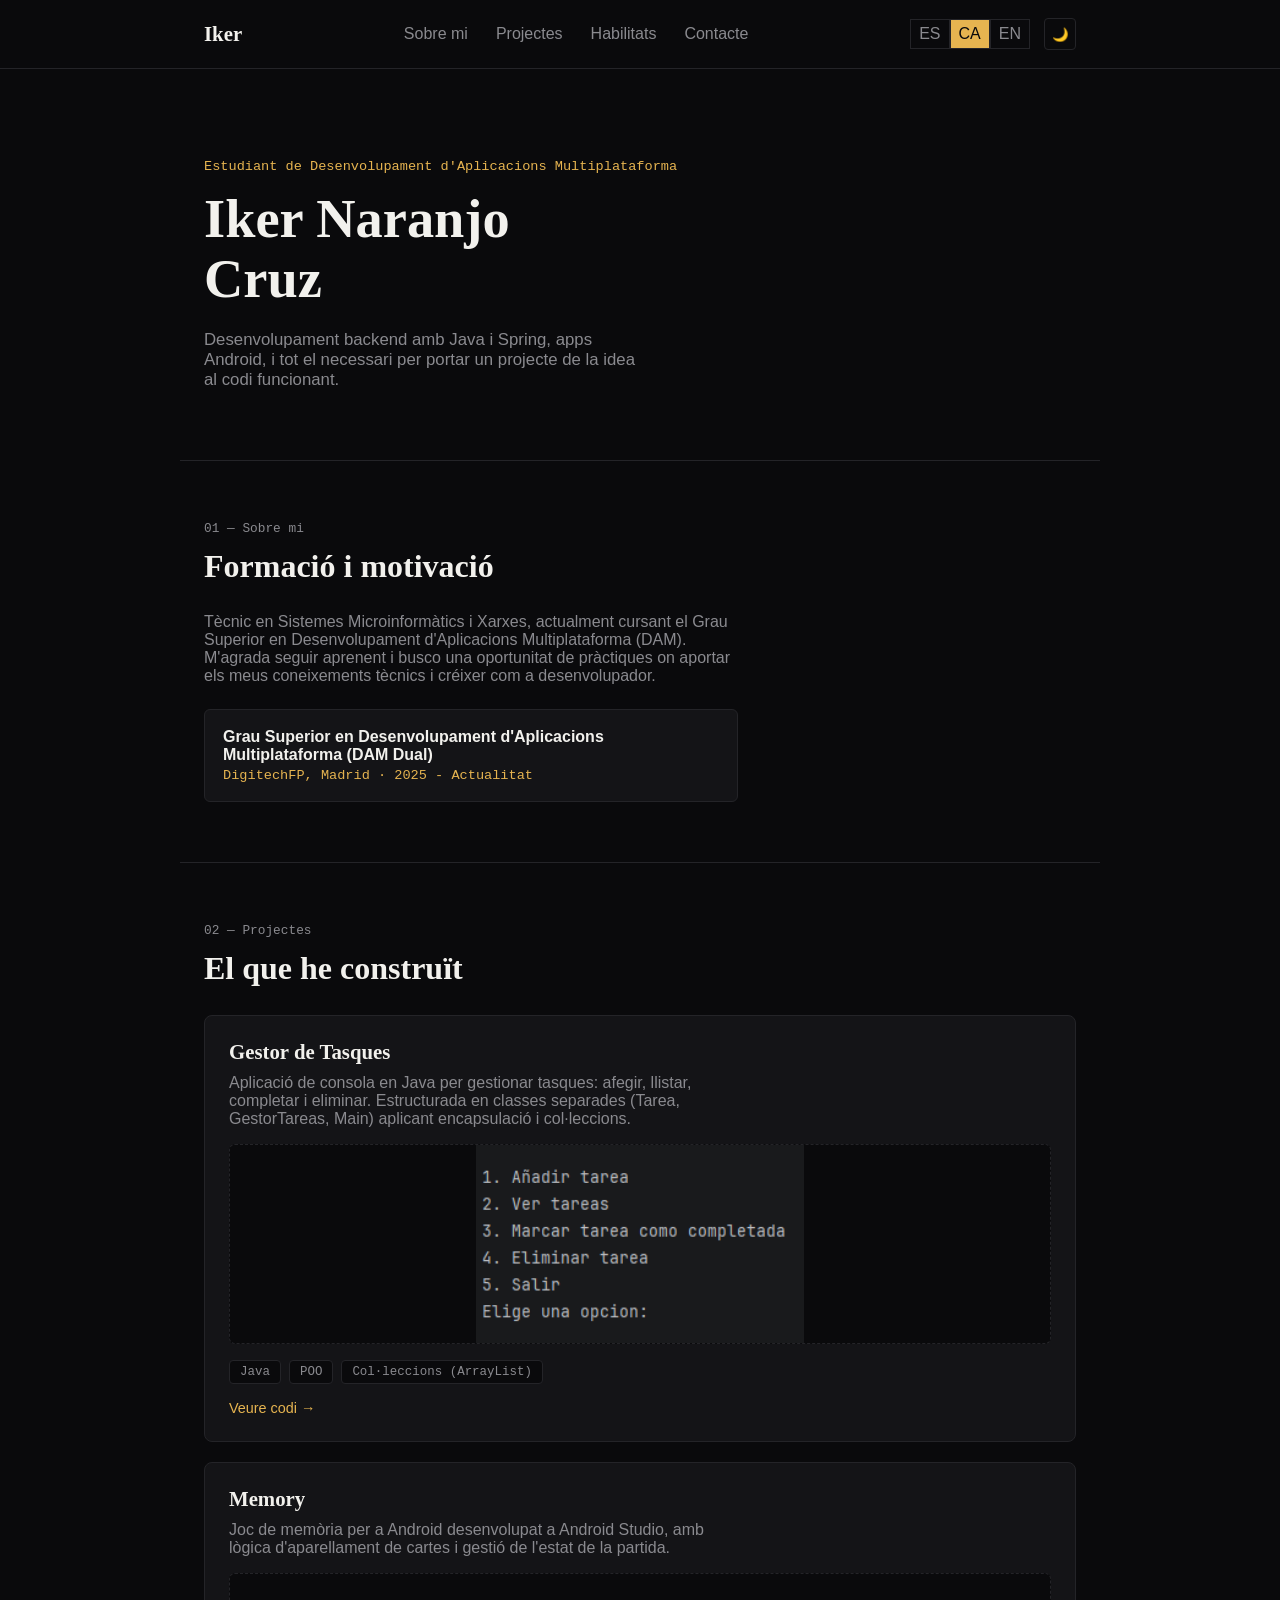
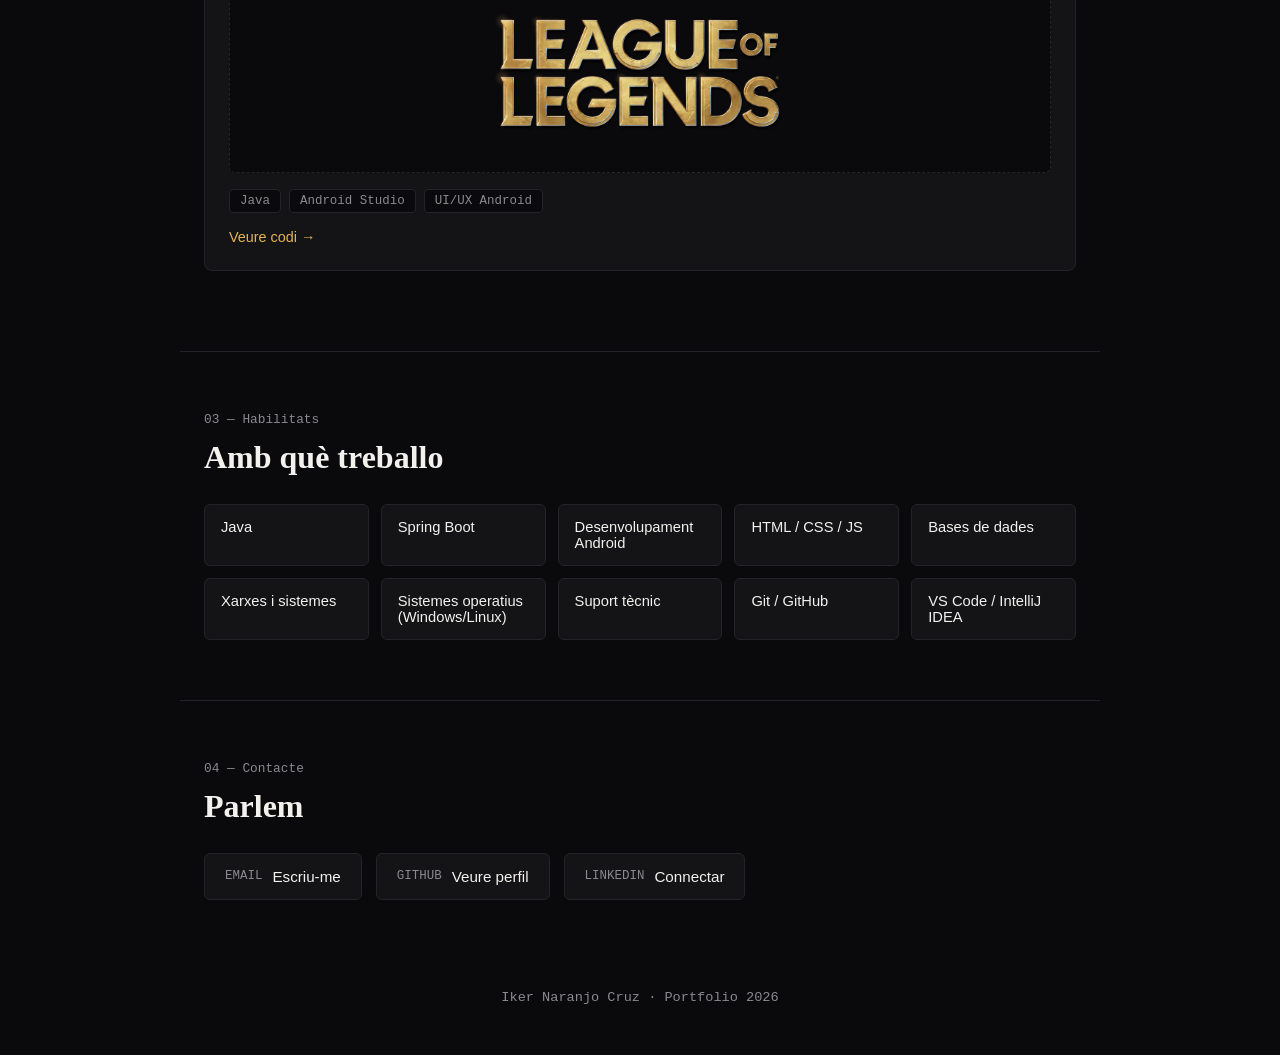
==== cat.html @ 74e021b0 "Primera version de mi portfolio" ====
<!DOCTYPE html>
<html lang="ca">
<head>
    <meta charset="UTF-8">
    <meta name="viewport" content="width=device-width, initial-scale=1.0">
    <title>Iker Naranjo Cruz</title>
    <link rel="stylesheet" href="stylesheet.css">
</head>
<body>

<nav>
  <div class="nav_contenido">
    <div class="logo">Iker</div>

    <div class="nav_enlaces">
      <a href="#sobre_mi">Sobre mi</a>
      <a href="#proyectos">Projectes</a>
      <a href="#habilidades">Habilitats</a>
      <a href="#contacto">Contacte</a>
    </div>

    <div class="nav_controles">
      <div class="selector_idioma">
        <a href="index.html">ES</a>
        <a href="cat.html" class="activo">CA</a>
        <a href="en.html">EN</a>
      </div>
      <button class="boton_tema">🌙</button>
    </div>
  </div>
</nav>

<header class="hero">
    <p class="hero_etiqueta">Estudiant de Desenvolupament d'Aplicacions Multiplataforma</p>
    <h1 class="hero_titulo">Iker Naranjo Cruz</h1>
    <p class="hero_texto">Desenvolupament backend amb Java i Spring, apps Android,
    i tot el necessari per portar un projecte de la idea al codi funcionant.</p>
</header>

<section id="sobre_mi">
<div class="etiqueta_seccion">01 — Sobre mi</div>
<h2 class="titulo_seccion">Formació i motivació</h2>
<p class="texto_sobre_mi">
  Tècnic en Sistemes Microinformàtics i Xarxes, actualment cursant el Grau Superior en Desenvolupament d'Aplicacions Multiplataforma (DAM). M'agrada seguir aprenent i busco una oportunitat de pràctiques on aportar els meus coneixements tècnics i créixer com a desenvolupador.
</p>
<div class="bloque_estudios">
  <div class="grado">Grau Superior en Desenvolupament d'Aplicacions Multiplataforma (DAM Dual)</div>
  <div class="centro">DigitechFP, Madrid · 2025 - Actualitat</div>
</div>
</section>

<section id="proyectos">
  <div class="etiqueta_seccion">02 — Projectes</div>
  <h2 class="titulo_seccion">El que he construït</h2>

  <div class="tarjeta_proyecto">
    <div class="titulo_proyecto">Gestor de Tasques</div>
    <p class="texto_proyecto">Aplicació de consola en Java per gestionar tasques: afegir, llistar, completar i eliminar. Estructurada en classes separades (Tarea, GestorTareas, Main) aplicant encapsulació i col·leccions.</p>
    <div class="miniatura_proyecto">
      <img src="capturas/gestor-tareas.png">
    </div>
    <div class="etiquetas">
      <span class="etiqueta">Java</span>
      <span class="etiqueta">POO</span>
      <span class="etiqueta">Col·leccions (ArrayList)</span>
    </div>
    <a href="#" class="enlace_proyecto">Veure codi →</a>
  </div>

  <div class="tarjeta_proyecto">
    <div class="titulo_proyecto">Memory</div>
    <p class="texto_proyecto">Joc de memòria per a Android desenvolupat a Android Studio, amb lògica d'aparellament de cartes i gestió de l'estat de la partida.</p>
    <div class="miniatura_proyecto">
      <img src="capturas/memoryy.png">
    </div>
    <div class="etiquetas">
      <span class="etiqueta">Java</span>
      <span class="etiqueta">Android Studio</span>
      <span class="etiqueta">UI/UX Android</span>
    </div>
    <a href="#" class="enlace_proyecto">Veure codi →</a>
  </div>
</section>

<section id="habilidades">
  <div class="etiqueta_seccion">03 — Habilitats</div>
  <h2 class="titulo_seccion">Amb què treballo</h2>

  <div class="rejilla_habilidades">
    <div class="habilidad">Java</div>
    <div class="habilidad">Spring Boot</div>
    <div class="habilidad">Desenvolupament Android</div>
    <div class="habilidad">HTML / CSS / JS</div>
    <div class="habilidad">Bases de dades</div>
    <div class="habilidad">Xarxes i sistemes</div>
    <div class="habilidad">Sistemes operatius (Windows/Linux)</div>
    <div class="habilidad">Suport tècnic</div>
    <div class="habilidad">Git / GitHub</div>
    <div class="habilidad">VS Code / IntelliJ IDEA</div>
  </div>
</section>

<section id="contacto">
  <div class="etiqueta_seccion">04 — Contacte</div>
  <h2 class="titulo_seccion">Parlem</h2>

  <div class="fila_contacto">
    <a class="item_contacto" href="mailto:ikernaranjocruz441@gmail.com">
      <span class="clave_contacto">EMAIL</span> Escriu-me
    </a>
    <a class="item_contacto" href="https://github.com/blablap-bopp" target="_blank">
      <span class="clave_contacto">GITHUB</span> Veure perfil
    </a>
    <a class="item_contacto" href="https://linkedin.com/in/iker-naranjo-cruz-4bb2742b8/" target="_blank">
      <span class="clave_contacto">LINKEDIN</span> Connectar
    </a>
  </div>
</section>

<footer>
  <p>Iker Naranjo Cruz · Portfolio 2026</p>
</footer>
<script src="js.js"></script>
</body>
</html>
---- stylesheet.css ----
* {
    margin: 0px;
    padding: 0px;
    box-sizing: border-box;
}
:root {
  --fondo: #0A0A0C;
  --superficie: #141417;
  --texto: #F2F1ED;
  --texto-secundario: #8A8A8F;
  --acento: #E6B450;
  --borde: #242428;

  --font-display: 'Fraunces', Georgia, serif;
  --font-body: 'Inter', -apple-system, sans-serif;
  --font-mono: 'IBM Plex Mono', 'Courier New', monospace;
}
:root[data-tema="claro"] {
  --fondo: #F5F4F0;
  --superficie: #EAE8E2;
  --texto: #161512;
  --texto-secundario: #5C5A54;
  --acento: #A66C1B;
  --borde: #D9D6CD;
}

body {
  background: var(--fondo);
  color: var(--texto);
  font-family: var(--font-body);
}

nav {
    background: var(--fondo);
    border-bottom: 1px solid var(--borde);
    position: sticky; top: 0;
    z-index: 50;
}

.nav_contenido {
    display: flex;
    align-items: center;
    justify-content: space-between;
    max-width: 920px; margin: 0px auto;
    padding: 18px 24px;
}

.logo{
    font-family: var(--font-display);
    font-size: 1.3rem; font-weight: 600;
}
.nav_enlaces {
    display: flex; gap: 28px;
}

.nav_enlaces a {
   color: var(--texto-secundario); text-decoration: none; transition: color 0.2s;
}

.nav_enlaces a:hover {
   color: var(--texto);
}
.nav_controles {
    display: flex; align-items: center; gap: 14px;
}
.selector_idioma {
    display: flex;
}
.selector_idioma a {
    background: none;
    border: 1px solid var(--borde);
    color: var(--texto-secundario);
    padding: 5px 8px;
    cursor: pointer;
    text-decoration: none;
}
.selector_idioma a.activo{
    background: var(--acento); color: var(--fondo);
}
.boton_tema{
    background: none;
    border: 1px solid var(--borde);
    border-radius: 4px;
    width: 32px;
    height: 32px;
    cursor: pointer;
}
.hero {
  padding: 90px 24px 70px;
  max-width: 920px;
  margin: 0 auto;
}

.hero_etiqueta {
  font-family: var(--font-mono);
  color: var(--acento);
  font-size: 0.85rem;
  margin-bottom: 16px;
}

.hero_titulo {
  font-family: var(--font-display);
  font-size: clamp(2.2rem, 5vw, 3.4rem);
  line-height: 1.1;
  max-width: 16ch;
}

.hero_texto {
  color: var(--texto-secundario);
  max-width: 48ch;
  margin-top: 20px;
  font-size: 1.05rem;
}
section {
  padding: 60px 24px;
  max-width: 920px;
  margin: 0 auto;
  border-top: 1px solid var(--borde);
}

.etiqueta_seccion {
  font-family: var(--font-mono);
  color: var(--texto-secundario);
  font-size: 0.8rem;
  margin-bottom: 12px;
}

.titulo_seccion {
  font-family: var(--font-display);
  font-size: clamp(1.5rem, 3vw, 2rem);
  margin-bottom: 28px;
}

.texto_sobre_mi {
  color: var(--texto-secundario);
  max-width: 60ch;
}

.bloque_estudios {
  margin-top: 24px;
  padding: 18px;
  background: var(--superficie);
  border: 1px solid var(--borde);
  border-radius: 6px;
  max-width: 60ch;
}

.grado {
  font-weight: 600;
}

.centro {
  font-family: var(--font-mono);
  font-size: 0.85rem;
  color: var(--acento);
  margin-top: 4px;
}
.tarjeta_proyecto {
  background: var(--superficie);
  border: 1px solid var(--borde);
  border-radius: 8px;
  padding: 24px;
  margin-bottom: 20px;
}

.titulo_proyecto {
  font-family: var(--font-display);
  font-size: 1.3rem;
  font-weight: 600;
}

.texto_proyecto {
  color: var(--texto-secundario);
  margin-top: 10px;
  max-width: 58ch;
}

.miniatura_proyecto {
  margin-top: 16px;
  height: 200px;
  background: var(--fondo);
  border: 1px dashed var(--borde);
  border-radius: 6px;
  display: flex;
  align-items: center;
  justify-content: center;
  font-family: var(--font-mono);
  font-size: 0.85rem;
  color: var(--texto-secundario);
  overflow: hidden;
  position: relative;
}

.miniatura_proyecto img {
  width: 100%;
  height: 100%;
  object-fit: contain;
  border-radius: 6px;
}

.etiquetas {
  display: flex;
  flex-wrap: wrap;
  gap: 8px;
  margin-top: 16px;
}

.etiqueta {
  font-family: var(--font-mono);
  font-size: 0.78rem;
  padding: 4px 10px;
  background: var(--fondo);
  border: 1px solid var(--borde);
  border-radius: 4px;
  color: var(--texto-secundario);
}

.enlace_proyecto {
  display: inline-block;
  margin-top: 16px;
  color: var(--acento);
  text-decoration: none;
  font-size: 0.9rem;
}
.rejilla_habilidades {
  display: grid;
  grid-template-columns: repeat(auto-fill, minmax(150px, 1fr));
  gap: 12px;
}

.habilidad {
  padding: 14px 16px;
  background: var(--superficie);
  border: 1px solid var(--borde);
  border-radius: 6px;
  font-size: 0.92rem;
   transition: border-color 0.2s;
}

.habilidad:hover {
  border-color: var(--acento);
}
.fila_contacto {
  display: flex;
  flex-wrap: wrap;
  gap: 14px;
  margin-top: 8px;
}

.item_contacto {
  display: flex;
  align-items: center;
  gap: 10px;
  padding: 14px 20px;
  background: var(--superficie);
  border: 1px solid var(--borde);
  border-radius: 6px;
  color: var(--texto);
  text-decoration: none;
  font-size: 0.95rem;
  transition: border-color 0.2s;
}

.item_contacto:hover {
  border-color: var(--acento);
}

.clave_contacto {
  font-family: var(--font-mono);
  font-size: 0.78rem;
  color: var(--texto-secundario);
}
footer {
  padding: 30px 24px 50px;
  text-align: center;
  color: var(--texto-secundario);
  font-family: var(--font-mono);
  font-size: 0.85rem;
}
@media (max-width: 640px) {
  .nav_enlaces {
    display: none;
  }

  .hero {
    padding: 60px 24px 50px;
  }

  section {
    padding: 40px 24px;
  }

  .fila_contacto {
    flex-direction: column;
  }
}
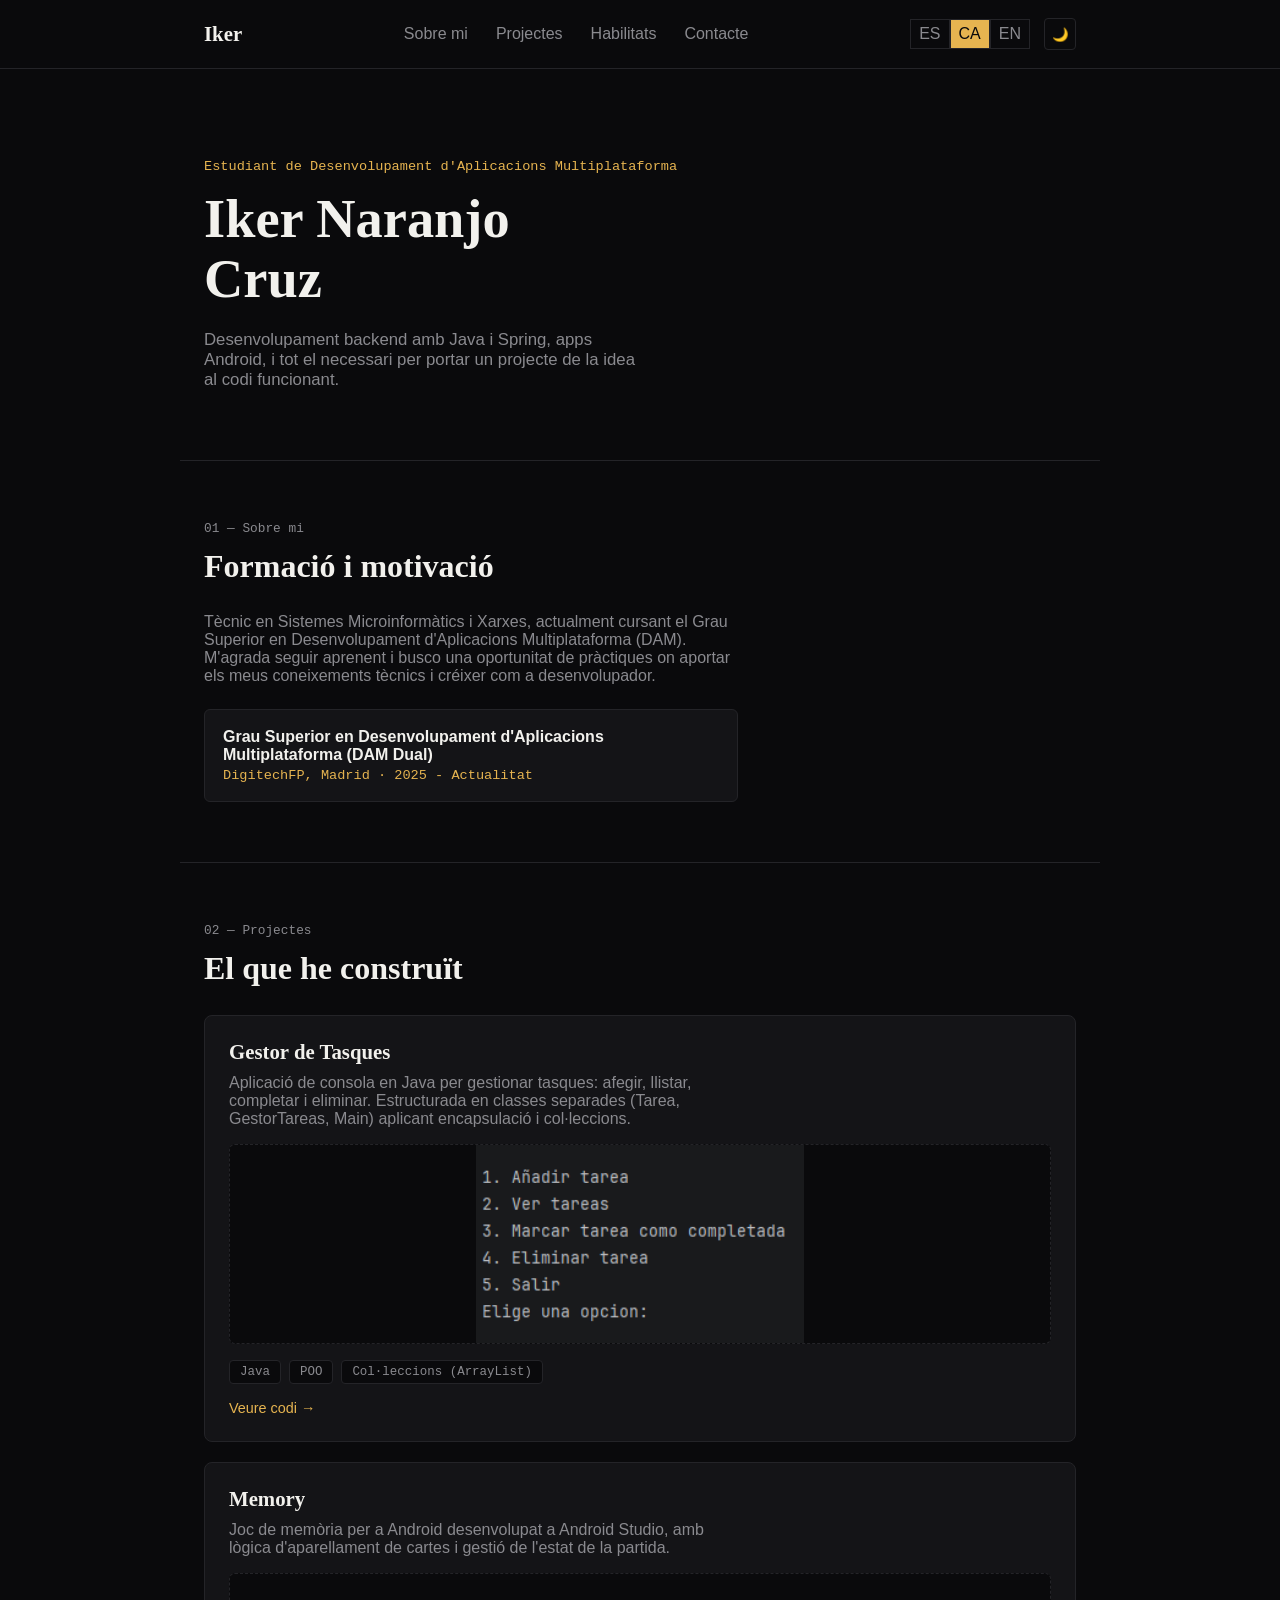
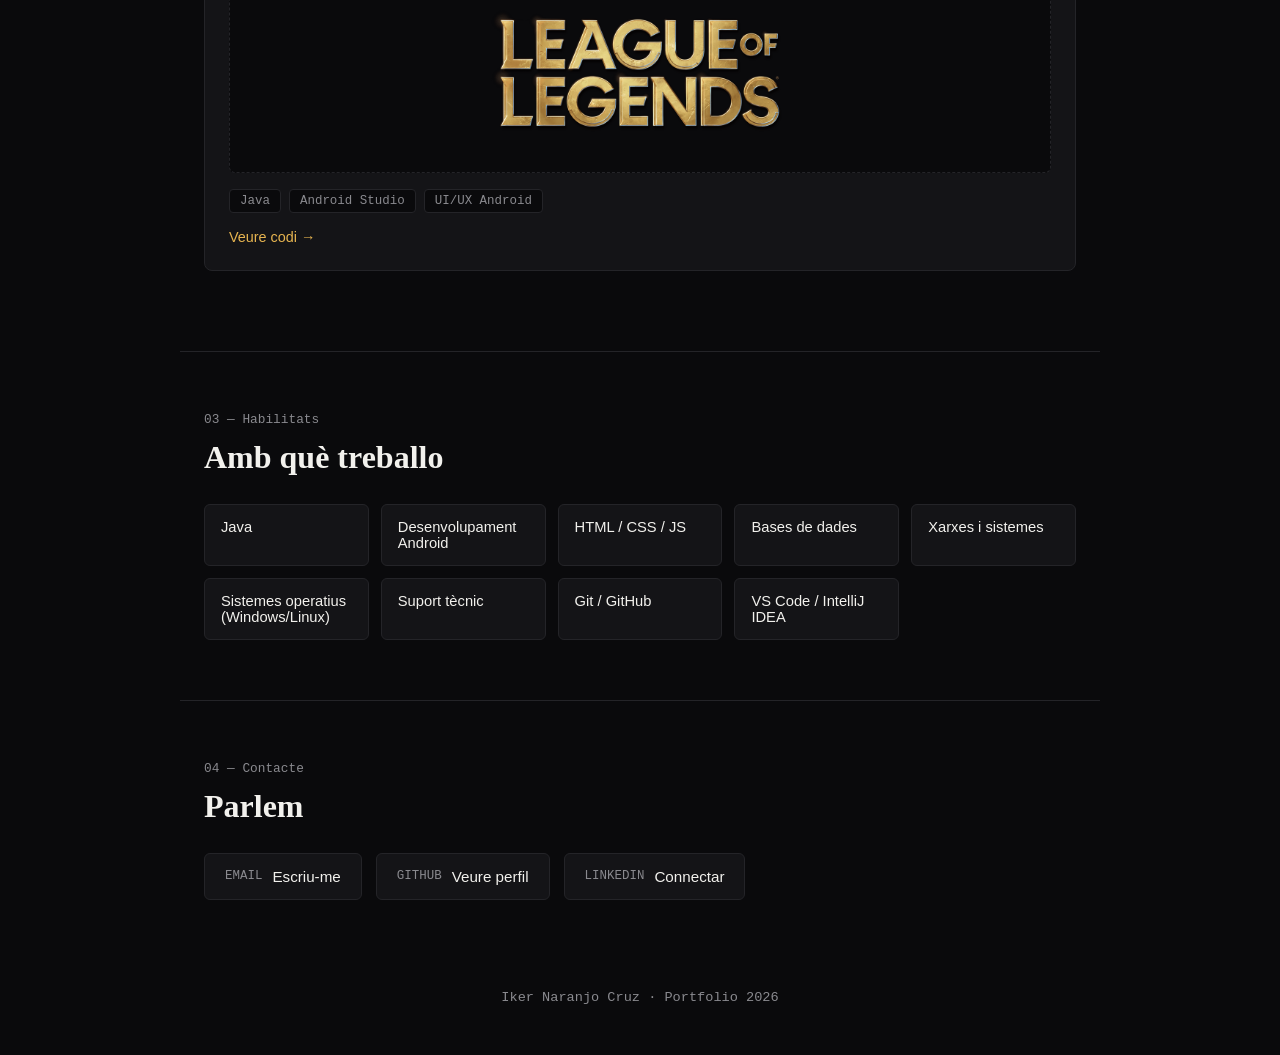
==== commit a4d7121d: "Enlaces a repositorios de los proyectos" ====
--- a/cat.html
+++ b/cat.html
@@ -64,7 +64,7 @@
       <span class="etiqueta">POO</span>
       <span class="etiqueta">Col·leccions (ArrayList)</span>
     </div>
-    <a href="#" class="enlace_proyecto">Veure codi →</a>
+    <a href="https://github.com/blablap-bopp/gestor-tareas-java"" class="enlace_proyecto">Veure codi →</a>
   </div>
 
   <div class="tarjeta_proyecto">
@@ -78,7 +78,7 @@
       <span class="etiqueta">Android Studio</span>
       <span class="etiqueta">UI/UX Android</span>
     </div>
-    <a href="#" class="enlace_proyecto">Veure codi →</a>
+    <a href="https://github.com/blablap-bopp/memory-android" class="enlace_proyecto">Veure codi →</a>
   </div>
 </section>
 
@@ -88,7 +88,6 @@
 
   <div class="rejilla_habilidades">
     <div class="habilidad">Java</div>
-    <div class="habilidad">Spring Boot</div>
     <div class="habilidad">Desenvolupament Android</div>
     <div class="habilidad">HTML / CSS / JS</div>
     <div class="habilidad">Bases de dades</div>
